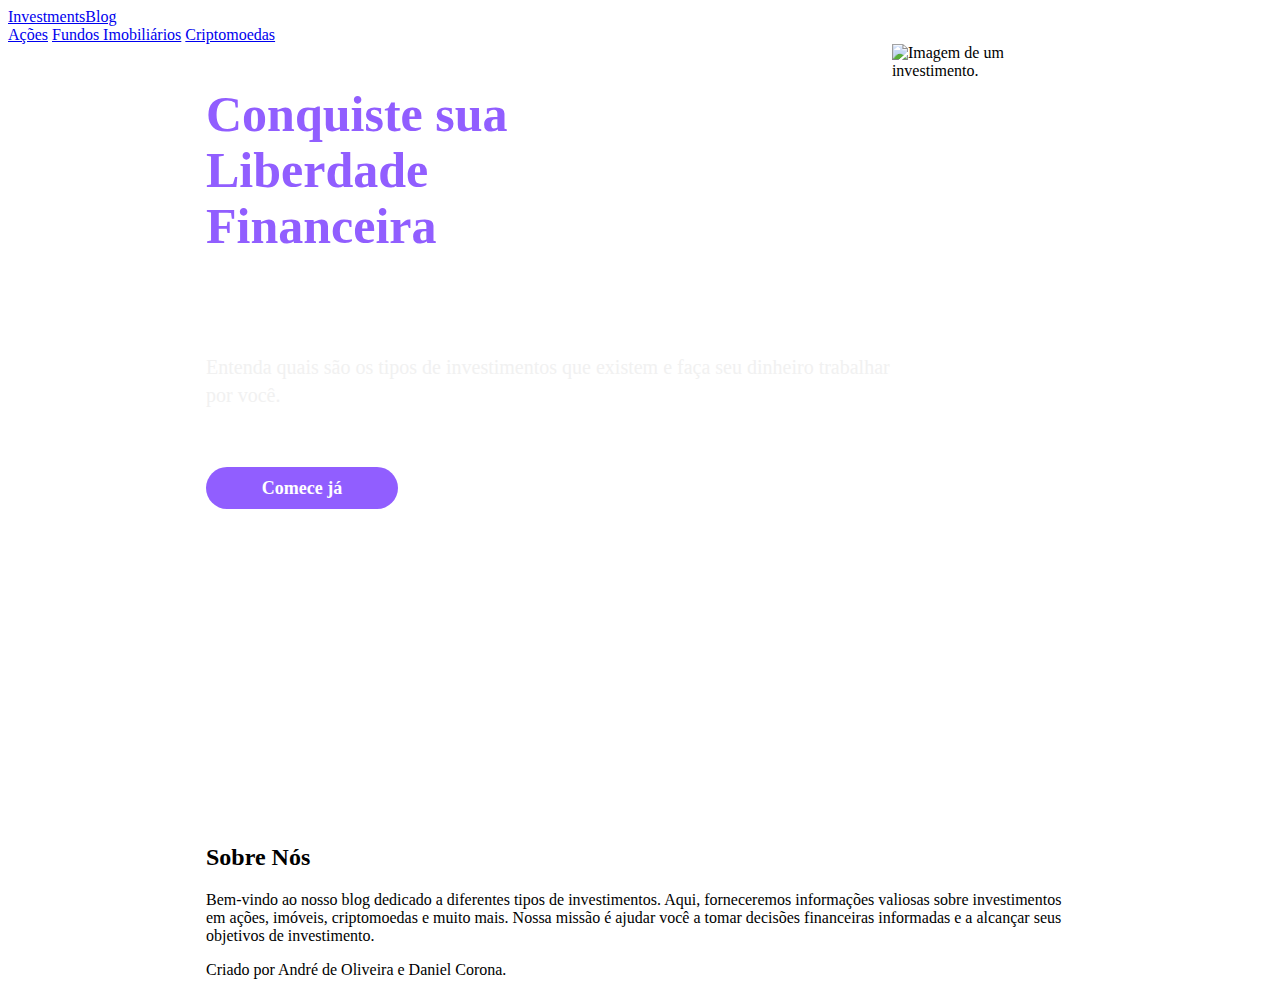
==== index.html @ cb79028e "feat: add styles to home" ====
<!DOCTYPE html>
<html lang="pt-br">
<head>
    <meta charset="UTF-8">
    <title>InvestmentsBlog - Página Inicial</title>
    <link rel="stylesheet" type="text/css" href="styles/index.css">
    <link rel="stylesheet" type="text/css" href="styles/reset.css">
    <link rel="stylesheet" type="text/css" href="styles/header.css">
</head>
<body>
    <header class="header">
        <a href="index.html" class="logo">InvestmentsBlog</a>
        <div class="links">
            <a href="pages/acoes.html">Ações</a>
            <a href="pages/fiis.html">Fundos Imobiliários</a>
            <a href="pages/cripto.html">Criptomoedas</a>
        </div>
    </header>

    <main class="hero-section">
        <div class="hero-section-info">
            <h2 class="hero-title">Conquiste sua Liberdade Financeira</h2>
            <p class="hero-text">Entenda quais são os tipos de investimentos que existem e faça seu dinheiro trabalhar por você.</p>
            <a class="hero-button" href="pages/acoes.html">Comece já</a>
        </div>
        <div>
            <img src="assets/hero-image.svg" alt="Imagem de um investimento.">
        </div>
    </main>

    <section class="about">
        <div>
            <h2>Sobre Nós</h2>
            <p>
                Bem-vindo ao nosso blog dedicado a diferentes tipos de investimentos. Aqui, forneceremos informações valiosas sobre investimentos em ações, imóveis, criptomoedas e muito mais. Nossa missão é ajudar você a tomar decisões financeiras informadas e a alcançar seus objetivos de investimento.
            </p>
        </div>
    </section>

    <footer class="footer">
        <p>Criado por André de Oliveira e Daniel Corona.</p>
    </footer>

</body>
</html>
---- styles/index.css ----
.hero-section {
  display: flex;
  justify-content: space-between;
  height: calc(100vh - 120px);
  padding-right: 198px;
  padding-left: 198px;
}

.hero-section-info {
  display: flex;
  flex-direction: column;
  gap: 38px;
}

.hero-section div img {
  width: 500px;
  height: 400px;
}

.hero-title {
  font-size: 50px;
  color: #915eff;
  line-height: 56px;
  width: 340px;
}

.hero-text {
  font-size: 20px;
  line-height: 28px;
  color: #f1f1f1;
}

.hero-button {
  width: 192px;
  height: 42px;
  border-radius: 22px;
  background-color: #915eff;
  color: white;
  font-size: 18px;
  font-weight: 600;
  cursor: pointer;
  text-decoration: none;
  display: flex;
  align-items: center;
  justify-content: center;
}

.about {
  padding-right: 198px;
  padding-left: 198px;
}

.footer {
  padding-right: 198px;
  padding-left: 198px;
}
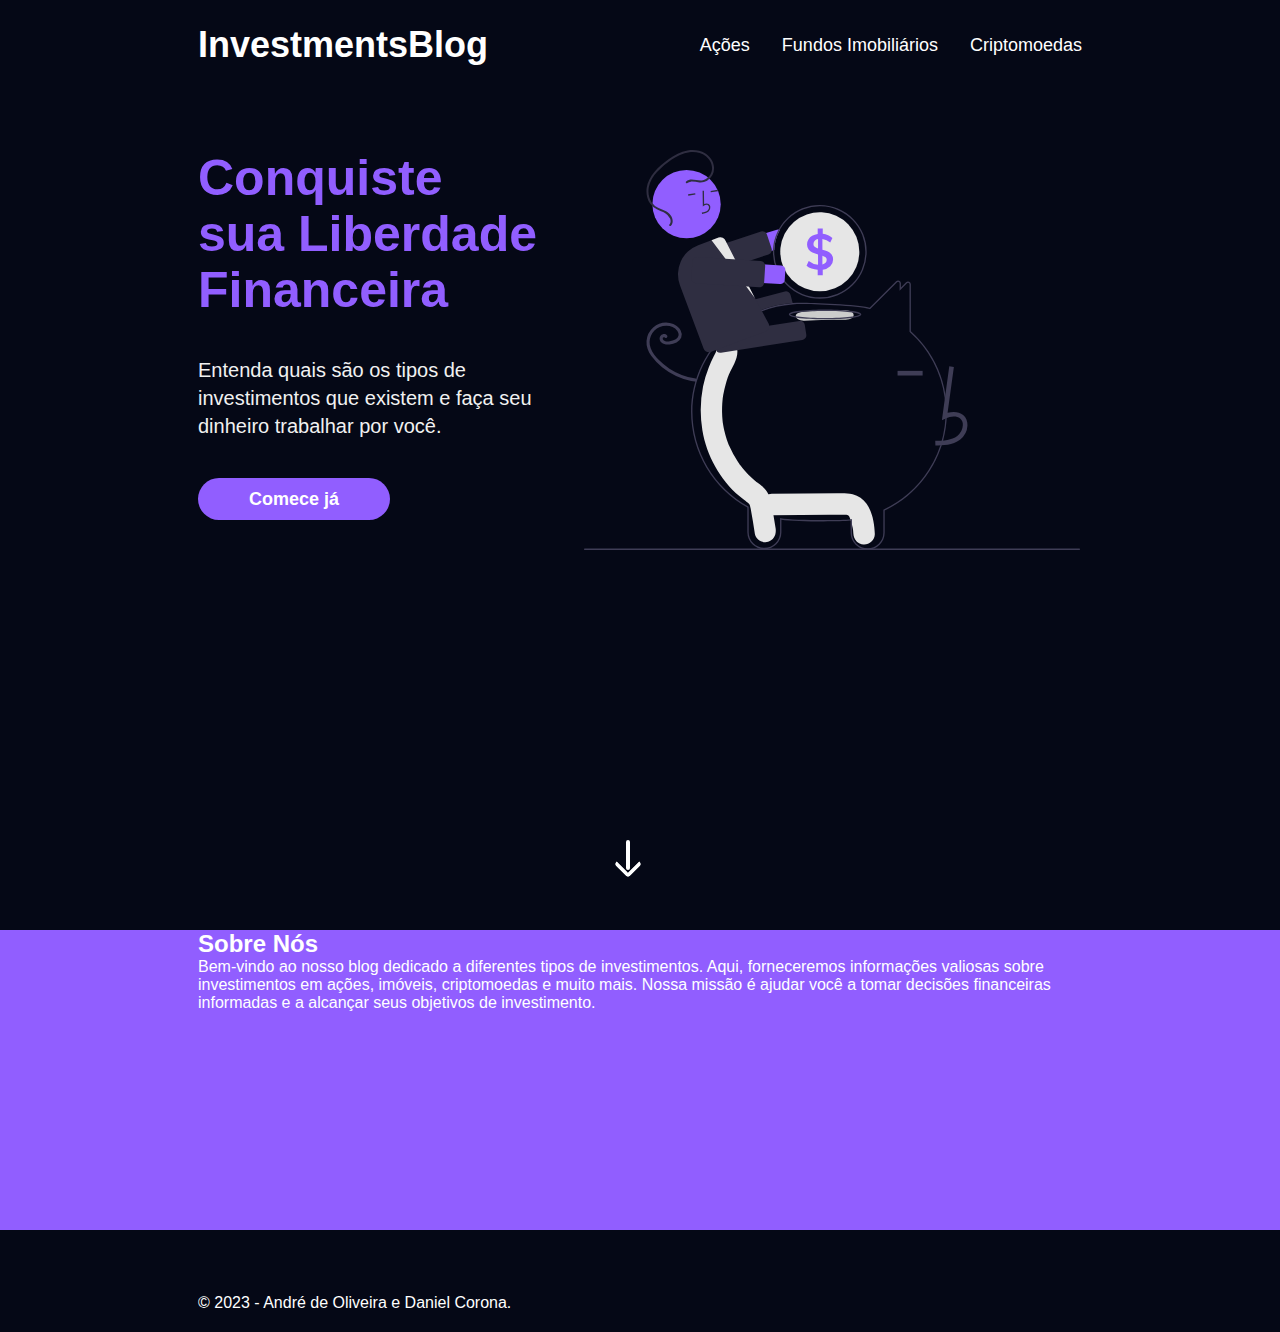
==== commit 40388fa5: "feat: add animated arrow scroll down" ====
--- a/index.html
+++ b/index.html
@@ -16,7 +16,7 @@
             <a href="pages/cripto.html">Criptomoedas</a>
         </div>
     </header>
-
+    
     <main class="hero-section">
         <div class="hero-section-info">
             <h2 class="hero-title">Conquiste sua Liberdade Financeira</h2>
@@ -28,6 +28,8 @@
         </div>
     </main>
 
+    <div class="down-arrow"></div>
+
     <section class="about">
         <div>
             <h2>Sobre Nós</h2>
@@ -38,7 +40,7 @@
     </section>
 
     <footer class="footer">
-        <p>Criado por André de Oliveira e Daniel Corona.</p>
+        <p>© 2023 - André de Oliveira e Daniel Corona.</p>
     </footer>
 
 </body>
--- a/styles/index.css
+++ b/styles/index.css
@@ -46,6 +46,9 @@
 }
 
 .about {
+  background-color: #915eff;
+  height: 300px;
+  margin-bottom: 64px;
   padding-right: 198px;
   padding-left: 198px;
 }
@@ -53,4 +56,41 @@
 .footer {
   padding-right: 198px;
   padding-left: 198px;
+  padding-bottom: 20px;
+}
+
+.down-arrow {
+  position: absolute;
+  top: calc(100vh - 60px);
+  left: calc(50% - 14px);
+  width: 0;
+  height: 30px;
+  border: 2px solid;
+  border-radius: 2px;
+  animation: jumpInfinite 1.5s infinite;
+}
+
+.down-arrow:after {
+  content: " ";
+  position: absolute;
+  top: 12px;
+  left: -10px;
+  width: 16px;
+  height: 16px;
+  border-bottom: 4px solid;
+  border-right: 4px solid;
+  border-radius: 4px;
+  transform: rotateZ(45deg);
+}
+
+@keyframes jumpInfinite {
+  0% {
+    margin-top: 0;
+  }
+  50% {
+    margin-top: 20px;
+  }
+  100% {
+    margin-top: 0;
+  }
 }--- a/styles/header.css
+++ b/styles/header.css
@@ -0,0 +1,32 @@
+.header {
+  display: flex;
+  justify-content: space-between;
+  padding: 24px 198px 20px 198px;
+  margin-bottom: 64px;
+}
+
+.header .logo {
+  font-size: 36px;
+  text-decoration: none;
+  font-weight: 600;
+  color: white;
+}
+
+.header .links {
+  display: flex;
+  gap: 32px;
+}
+
+.header .links a {
+  display: flex;
+  align-items: center;
+  justify-content: space-between;
+  text-decoration: none;
+  font-size: 18px;
+  color: white;
+}
+
+.header .links a:hover {
+  color: #915eff;
+  transition: all 0.3s ease;
+}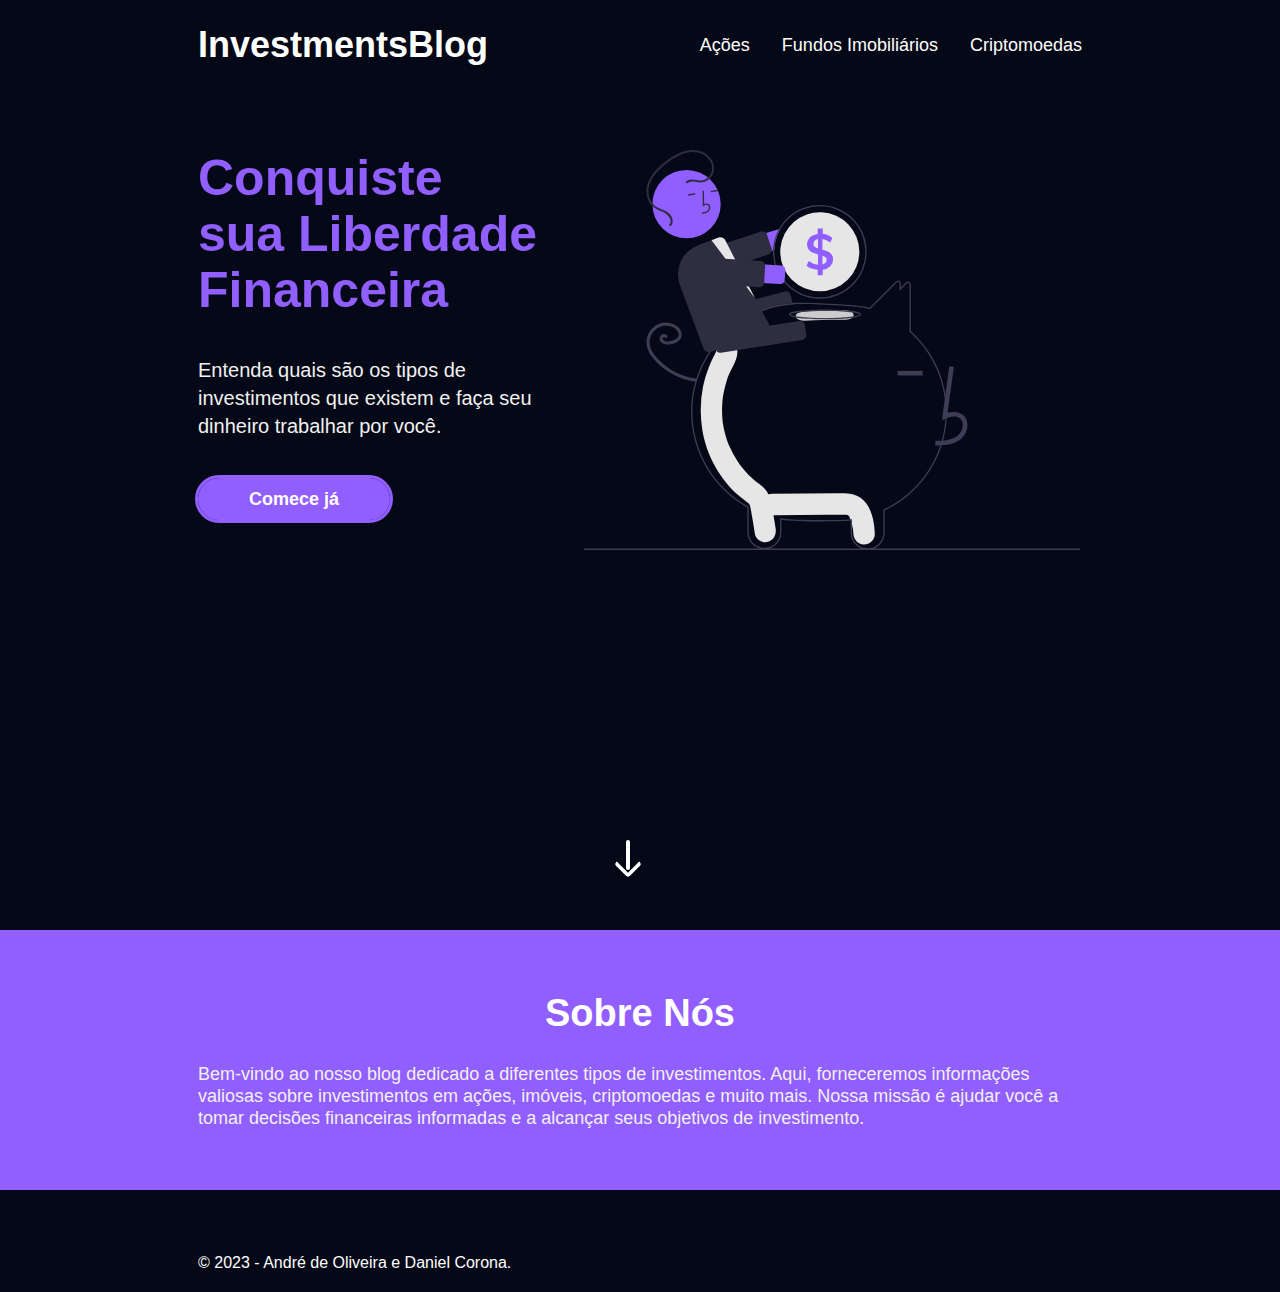
==== commit 23700cbf: "feat: add footer component" ====
--- a/index.html
+++ b/index.html
@@ -6,6 +6,7 @@
     <link rel="stylesheet" type="text/css" href="styles/index.css">
     <link rel="stylesheet" type="text/css" href="styles/reset.css">
     <link rel="stylesheet" type="text/css" href="styles/header.css">
+    <link rel="stylesheet" type="text/css" href="styles/footer.css">
 </head>
 <body>
     <header class="header">
--- a/styles/index.css
+++ b/styles/index.css
@@ -35,6 +35,7 @@
   height: 42px;
   border-radius: 22px;
   background-color: #915eff;
+  outline: #915eff solid 3px;
   color: white;
   font-size: 18px;
   font-weight: 600;
@@ -45,18 +46,37 @@
   justify-content: center;
 }
 
+.hero-button:hover {
+  background-color: #050816;
+  transition: all 0.3s ease;
+}
+
 .about {
   background-color: #915eff;
-  height: 300px;
-  margin-bottom: 64px;
+  height: 260px;
   padding-right: 198px;
   padding-left: 198px;
+  display: flex;
+  flex-direction: column;
+  justify-content: center;
 }
 
-.footer {
-  padding-right: 198px;
-  padding-left: 198px;
-  padding-bottom: 20px;
+.about div {
+  display: flex;
+  flex-direction: column;
+  align-items: center;
+  gap: 28px;
+}
+
+.about div h2 {
+  font-size: 38px;
+  font-weight: 700;
+}
+
+.about div p {
+  color: #f1f1f1;
+  line-height: 22px;
+  font-size: 18px;
 }
 
 .down-arrow {
--- a/styles/footer.css
+++ b/styles/footer.css
@@ -0,0 +1,6 @@
+.footer {
+  margin-top: 64px;
+  padding-right: 198px;
+  padding-left: 198px;
+  padding-bottom: 20px;
+}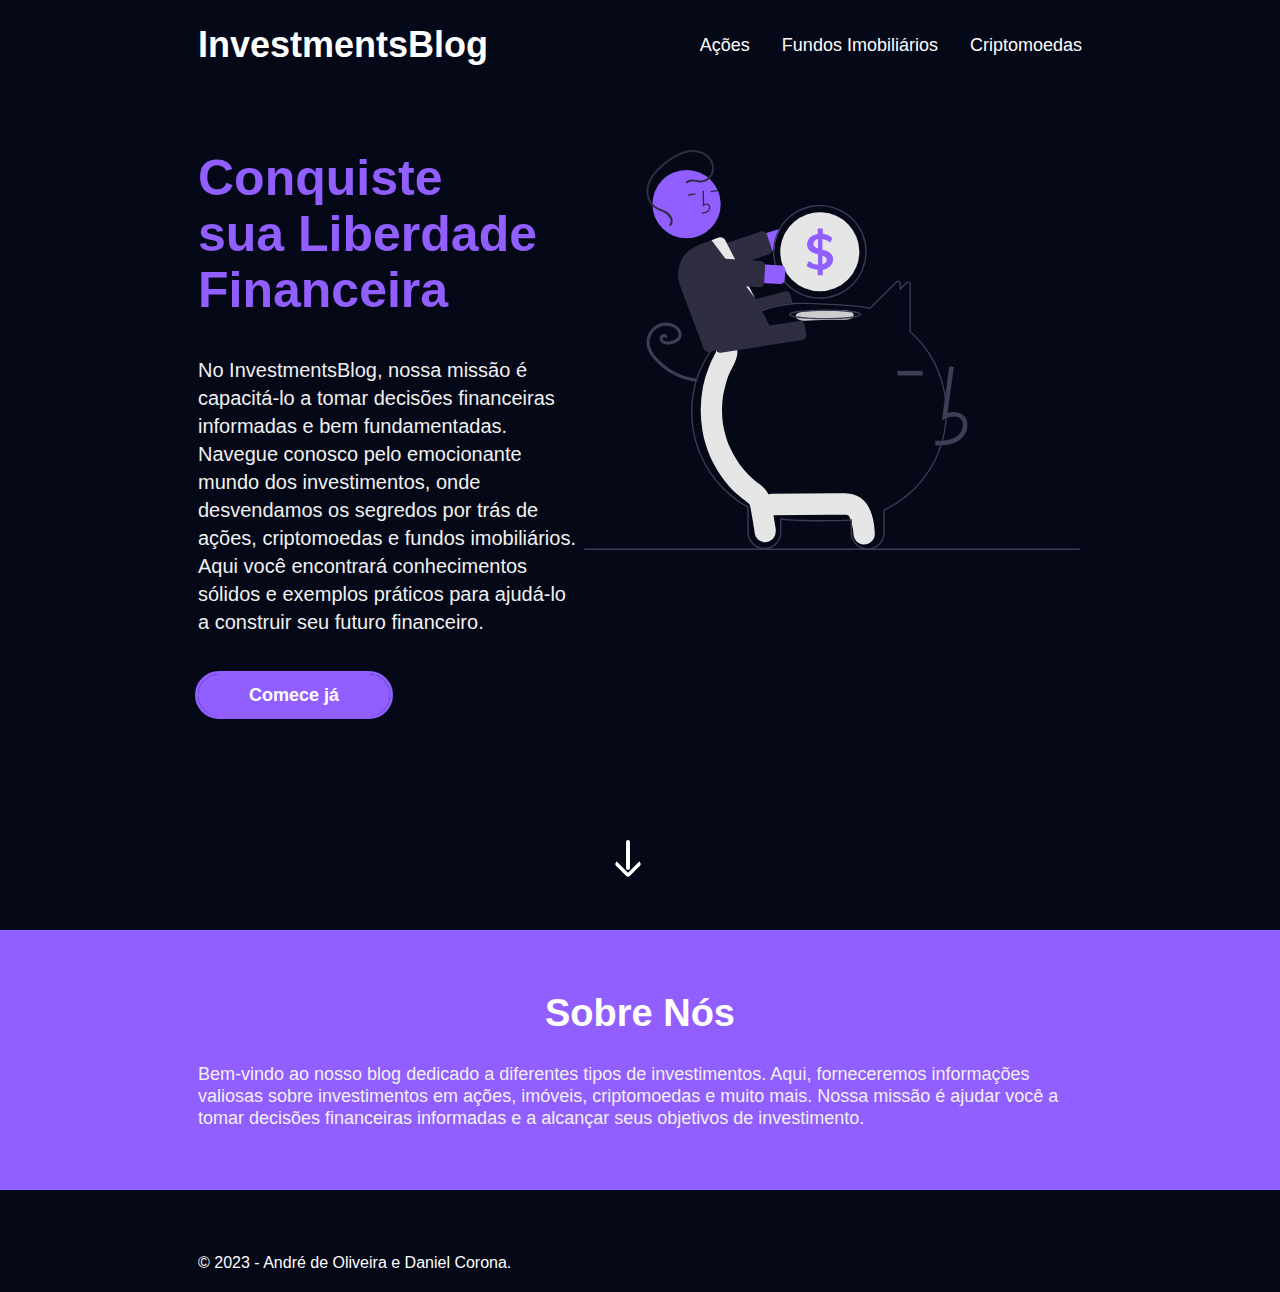
==== commit 6560ebc4: "atualizacoes" ====
--- a/index.html
+++ b/index.html
@@ -2,6 +2,7 @@
 <html lang="pt-br">
 <head>
     <meta charset="UTF-8">
+    <meta name="viewport" content="width=device-width, initial-scale=1.0">
     <title>InvestmentsBlog - Página Inicial</title>
     <link rel="stylesheet" type="text/css" href="styles/index.css">
     <link rel="stylesheet" type="text/css" href="styles/reset.css">
@@ -21,7 +22,7 @@
     <main class="hero-section">
         <div class="hero-section-info">
             <h2 class="hero-title">Conquiste sua Liberdade Financeira</h2>
-            <p class="hero-text">Entenda quais são os tipos de investimentos que existem e faça seu dinheiro trabalhar por você.</p>
+            <p class="hero-text">No InvestmentsBlog, nossa missão é capacitá-lo a tomar decisões financeiras informadas e bem fundamentadas. Navegue conosco pelo emocionante mundo dos investimentos, onde desvendamos os segredos por trás de ações, criptomoedas e fundos imobiliários. Aqui você encontrará conhecimentos sólidos e exemplos práticos para ajudá-lo a construir seu futuro financeiro.</p>
             <a class="hero-button" href="pages/acoes.html">Comece já</a>
         </div>
         <div>
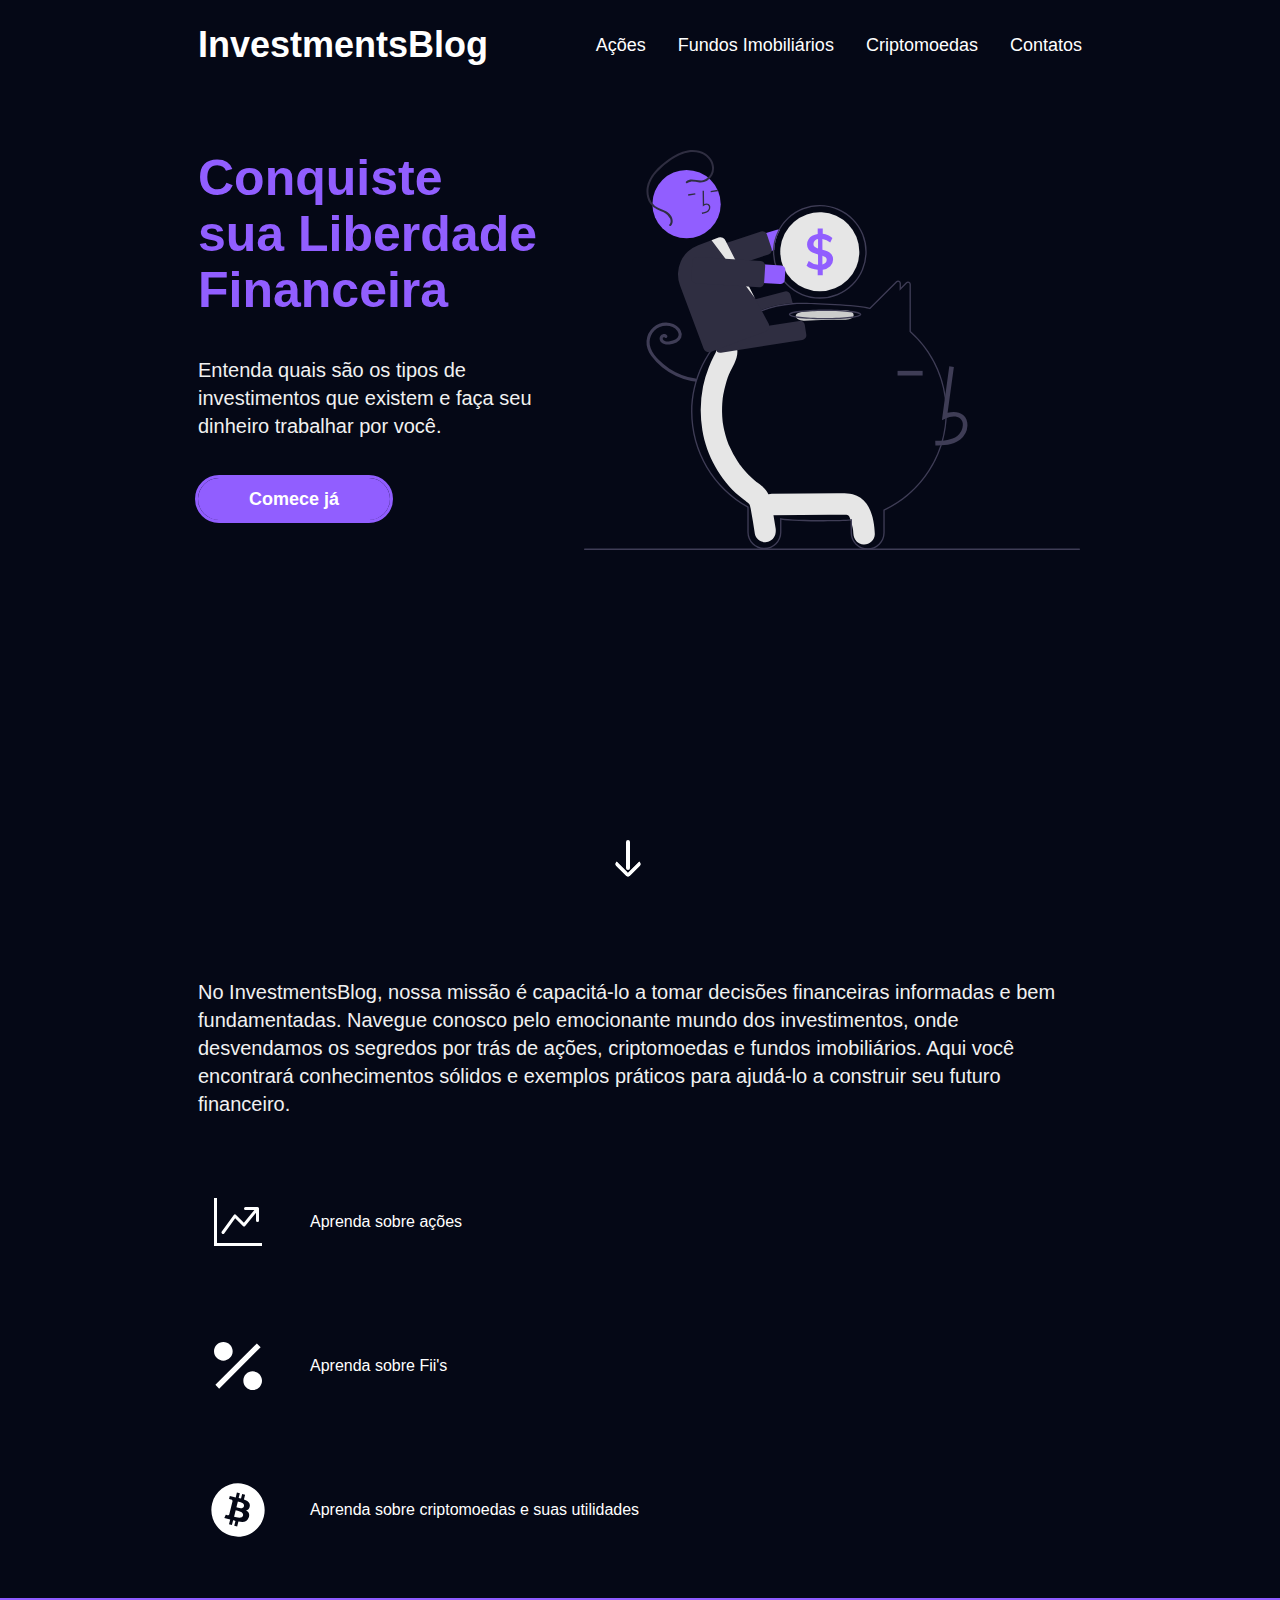
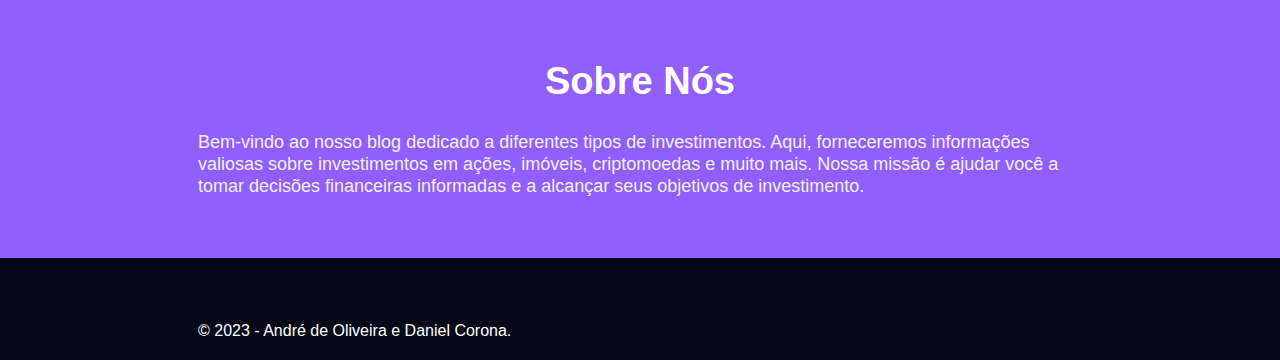
==== commit cf5feb4f: "feat: add informations section" ====
--- a/index.html
+++ b/index.html
@@ -12,18 +12,19 @@
 <body>
     <header class="header">
         <a href="index.html" class="logo">InvestmentsBlog</a>
-        <div class="links">
+        <nav class="links">
             <a href="pages/acoes.html">Ações</a>
             <a href="pages/fiis.html">Fundos Imobiliários</a>
             <a href="pages/cripto.html">Criptomoedas</a>
-        </div>
+            <a href="pages/contacts.html">Contatos</a>
+        </nav>
     </header>
     
     <main class="hero-section">
         <div class="hero-section-info">
             <h2 class="hero-title">Conquiste sua Liberdade Financeira</h2>
-            <p class="hero-text">No InvestmentsBlog, nossa missão é capacitá-lo a tomar decisões financeiras informadas e bem fundamentadas. Navegue conosco pelo emocionante mundo dos investimentos, onde desvendamos os segredos por trás de ações, criptomoedas e fundos imobiliários. Aqui você encontrará conhecimentos sólidos e exemplos práticos para ajudá-lo a construir seu futuro financeiro.</p>
-            <a class="hero-button" href="pages/acoes.html">Comece já</a>
+            <p class="hero-text">Entenda quais são os tipos de investimentos que existem e faça seu dinheiro trabalhar por você.</p>
+            <a class="hero-button" href="#start-now">Comece já</a>
         </div>
         <div>
             <img src="assets/hero-image.svg" alt="Imagem de um investimento.">
@@ -31,6 +32,24 @@
     </main>
 
     <div class="down-arrow"></div>
+
+    <section id="start-now" class="informations">
+        <p class="hero-text">No InvestmentsBlog, nossa missão é capacitá-lo a tomar decisões financeiras informadas e bem fundamentadas. Navegue conosco pelo emocionante mundo dos investimentos, onde desvendamos os segredos por trás de ações, criptomoedas e fundos imobiliários. Aqui você encontrará conhecimentos sólidos e exemplos práticos para ajudá-lo a construir seu futuro financeiro.</p>
+        <a href="pages/acoes.html" class="investimets-section">
+            <svg stroke="currentColor" fill="currentColor" stroke-width="0" viewBox="0 0 16 16" height="3em" width="3em" xmlns="http://www.w3.org/2000/svg"><path fill-rule="evenodd" d="M0 0h1v15h15v1H0V0Zm10 3.5a.5.5 0 0 1 .5-.5h4a.5.5 0 0 1 .5.5v4a.5.5 0 0 1-1 0V4.9l-3.613 4.417a.5.5 0 0 1-.74.037L7.06 6.767l-3.656 5.027a.5.5 0 0 1-.808-.588l4-5.5a.5.5 0 0 1 .758-.06l2.609 2.61L13.445 4H10.5a.5.5 0 0 1-.5-.5Z"></path></svg>
+            <p>Aprenda sobre ações</p>
+        </a>
+
+        <a href="pages/fiis.html" class="investimets-section">
+            <svg stroke="currentColor" fill="currentColor" stroke-width="0" viewBox="0 0 24 24" height="4em" width="4em" xmlns="http://www.w3.org/2000/svg"><path d="M17.5049 21.0029C15.5719 21.0029 14.0049 19.4359 14.0049 17.5029C14.0049 15.5699 15.5719 14.0029 17.5049 14.0029C19.4379 14.0029 21.0049 15.5699 21.0049 17.5029C21.0049 19.4359 19.4379 21.0029 17.5049 21.0029ZM6.50488 10.0029C4.57189 10.0029 3.00488 8.43593 3.00488 6.50293C3.00488 4.56993 4.57189 3.00293 6.50488 3.00293C8.43788 3.00293 10.0049 4.56993 10.0049 6.50293C10.0049 8.43593 8.43788 10.0029 6.50488 10.0029ZM19.076 3.51765L20.4902 4.93186L4.93382 20.4882L3.5196 19.074L19.076 3.51765Z"></path></svg>
+            <p>Aprenda sobre Fii's</p>
+        </a>
+
+        <a href="pages/cripto.html" class="investimets-section">
+            <svg stroke="currentColor" fill="currentColor" stroke-width="0" viewBox="0 0 24 24" height="4em" width="4em" xmlns="http://www.w3.org/2000/svg"><path d="m11.953 8.819-.547 2.19c.619.154 2.529.784 2.838-.456.322-1.291-1.673-1.579-2.291-1.734zm-.822 3.296-.603 2.415c.743.185 3.037.921 3.376-.441.355-1.422-2.029-1.789-2.773-1.974z"></path><path d="M14.421 2.299C9.064.964 3.641 4.224 2.306 9.581.97 14.936 4.23 20.361 9.583 21.697c5.357 1.335 10.783-1.924 12.117-7.281 1.336-5.356-1.924-10.781-7.279-12.117zm1.991 8.275c-.145.974-.686 1.445-1.402 1.611.985.512 1.485 1.298 1.009 2.661-.592 1.691-1.998 1.834-3.87 1.48l-.454 1.82-1.096-.273.447-1.794a44.624 44.624 0 0 1-.875-.228l-.449 1.804-1.095-.275.454-1.823c-.257-.066-.517-.136-.782-.202L6.87 15l.546-1.256s.808.215.797.199c.311.077.448-.125.502-.261l.719-2.875.115.029a.864.864 0 0 0-.114-.037l.512-2.053c.013-.234-.066-.528-.511-.639.018-.011-.797-.198-.797-.198l.291-1.172 1.514.378-.001.005c.227.057.461.111.7.165l.449-1.802 1.097.273-.44 1.766c.294.067.591.135.879.207l.438-1.755 1.097.273-.449 1.802c1.384.479 2.396 1.195 2.198 2.525z"></path></svg>
+            <p>Aprenda sobre criptomoedas e suas utilidades</p>
+        </a>
+    </section>
 
     <section class="about">
         <div>
--- a/styles/index.css
+++ b/styles/index.css
@@ -103,6 +103,45 @@
   transform: rotateZ(45deg);
 }
 
+.informations {
+  padding-top: 48px;
+  margin-bottom: 48px;
+  display: flex;
+  flex-direction: column;
+  gap: 64px;
+  padding-right: 198px;
+  padding-left: 198px;
+}
+
+.investimets-section {
+  cursor: pointer;
+  height: 80px;
+}
+
+.investimets-section:hover {
+  background-color: #915eff13;
+}
+
+.investimets-section:hover > svg{
+  color: #915eff;
+}
+
+.informations svg {
+  max-width: 80px;
+  width: 100%;
+}
+
+.informations a {
+  text-decoration: none;
+  color: #fff;
+}
+
+.informations .investimets-section {
+  display: flex;
+  align-items: center;
+  gap: 32px;
+}
+
 @keyframes jumpInfinite {
   0% {
     margin-top: 0;
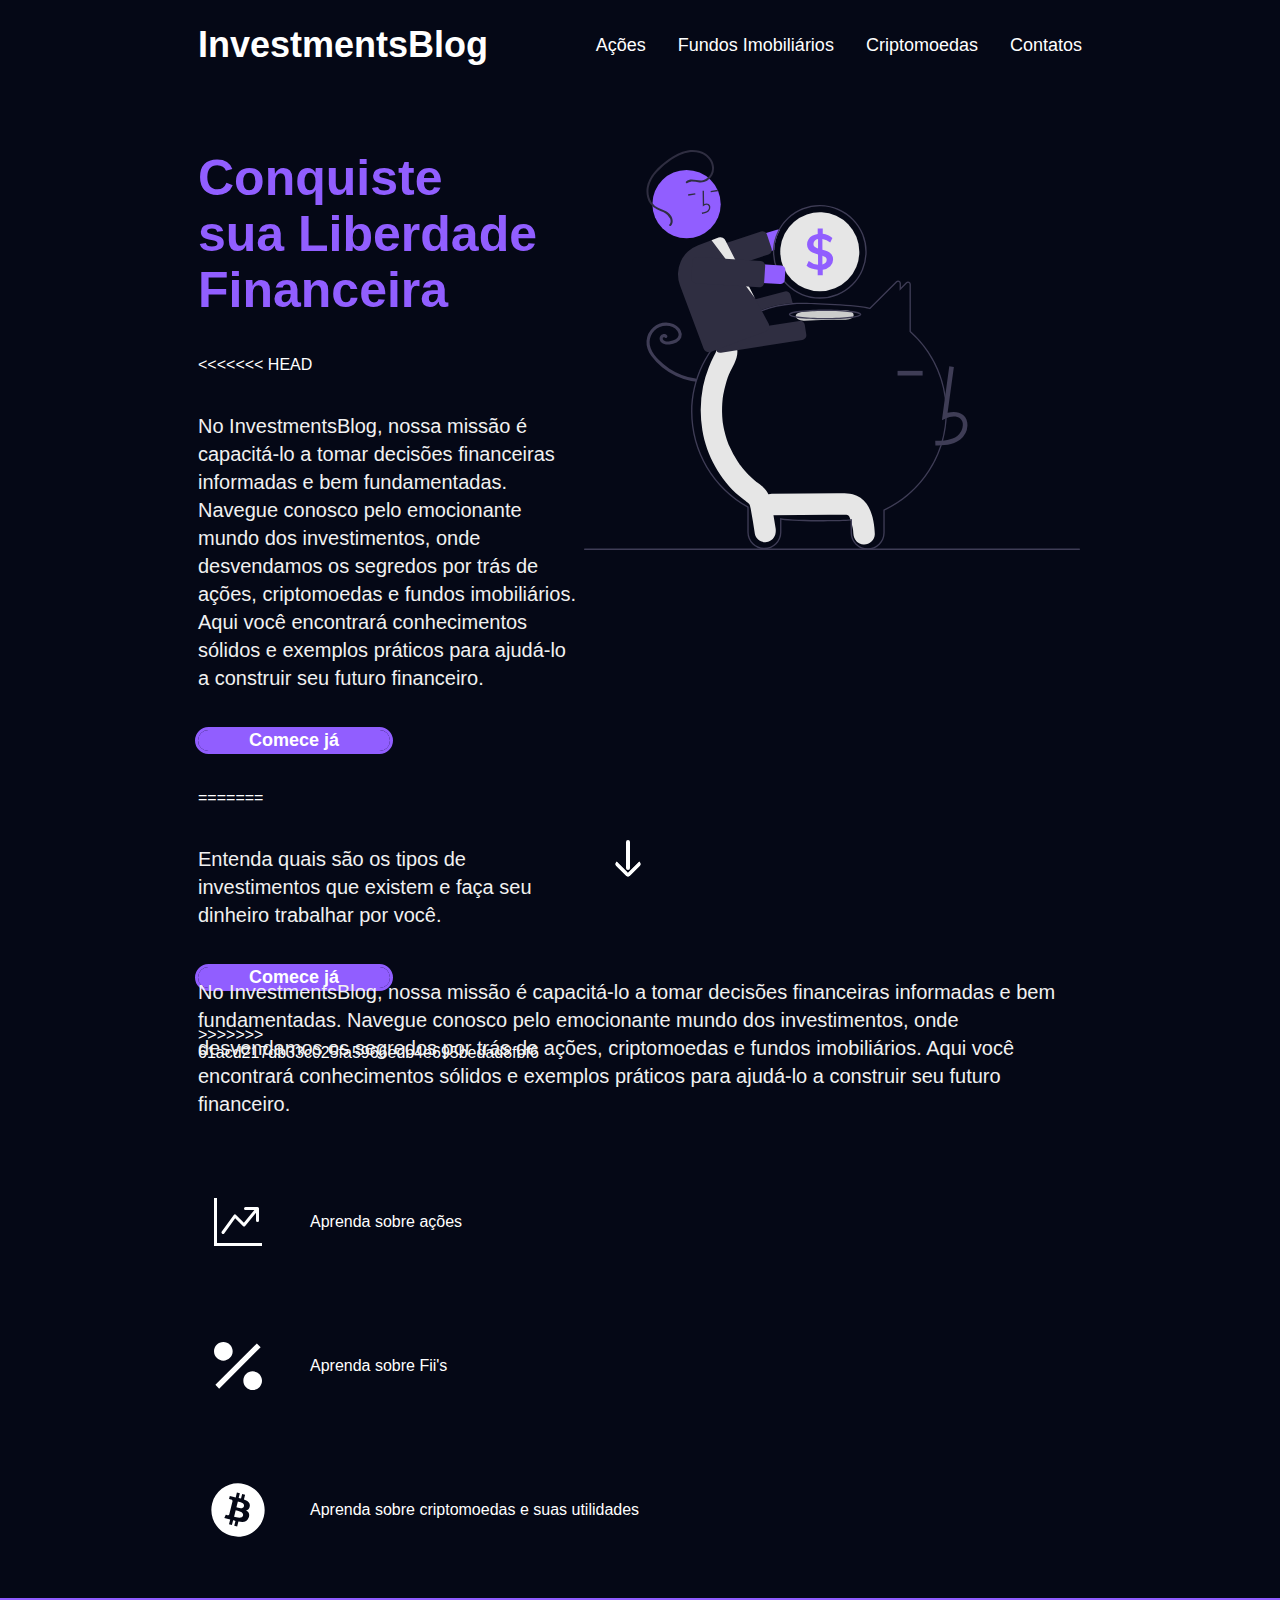
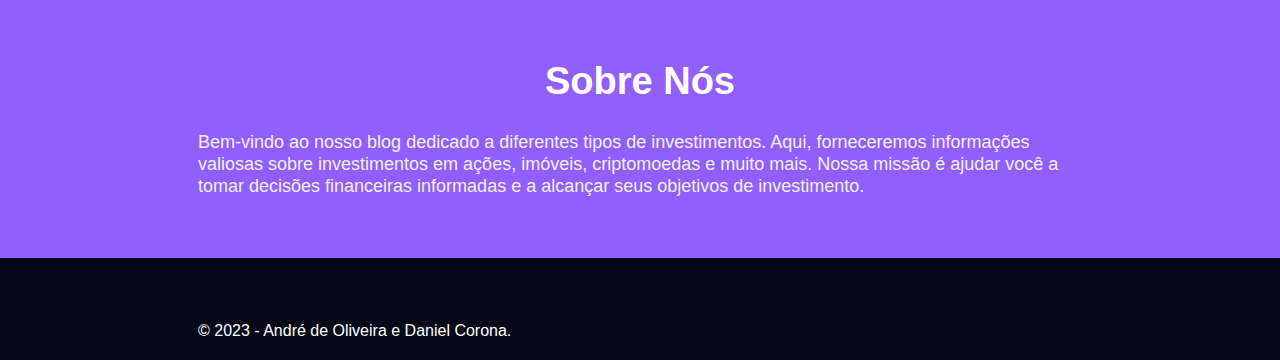
==== commit 53aa24c0: "links de contato funcional" ====
--- a/index.html
+++ b/index.html
@@ -23,8 +23,13 @@
     <main class="hero-section">
         <div class="hero-section-info">
             <h2 class="hero-title">Conquiste sua Liberdade Financeira</h2>
+<<<<<<< HEAD
+            <p class="hero-text">No InvestmentsBlog, nossa missão é capacitá-lo a tomar decisões financeiras informadas e bem fundamentadas. Navegue conosco pelo emocionante mundo dos investimentos, onde desvendamos os segredos por trás de ações, criptomoedas e fundos imobiliários. Aqui você encontrará conhecimentos sólidos e exemplos práticos para ajudá-lo a construir seu futuro financeiro.</p>
+            <a class="hero-button" href="pages/acoes.html">Comece já</a>
+=======
             <p class="hero-text">Entenda quais são os tipos de investimentos que existem e faça seu dinheiro trabalhar por você.</p>
             <a class="hero-button" href="#start-now">Comece já</a>
+>>>>>>> 61acd217db33c025fa5966edb4e695bedad8fbf6
         </div>
         <div>
             <img src="assets/hero-image.svg" alt="Imagem de um investimento.">
--- a/styles/index.css
+++ b/styles/index.css
@@ -120,6 +120,7 @@
 
 .investimets-section:hover {
   background-color: #915eff13;
+  border-radius: 20px;
 }
 
 .investimets-section:hover > svg{
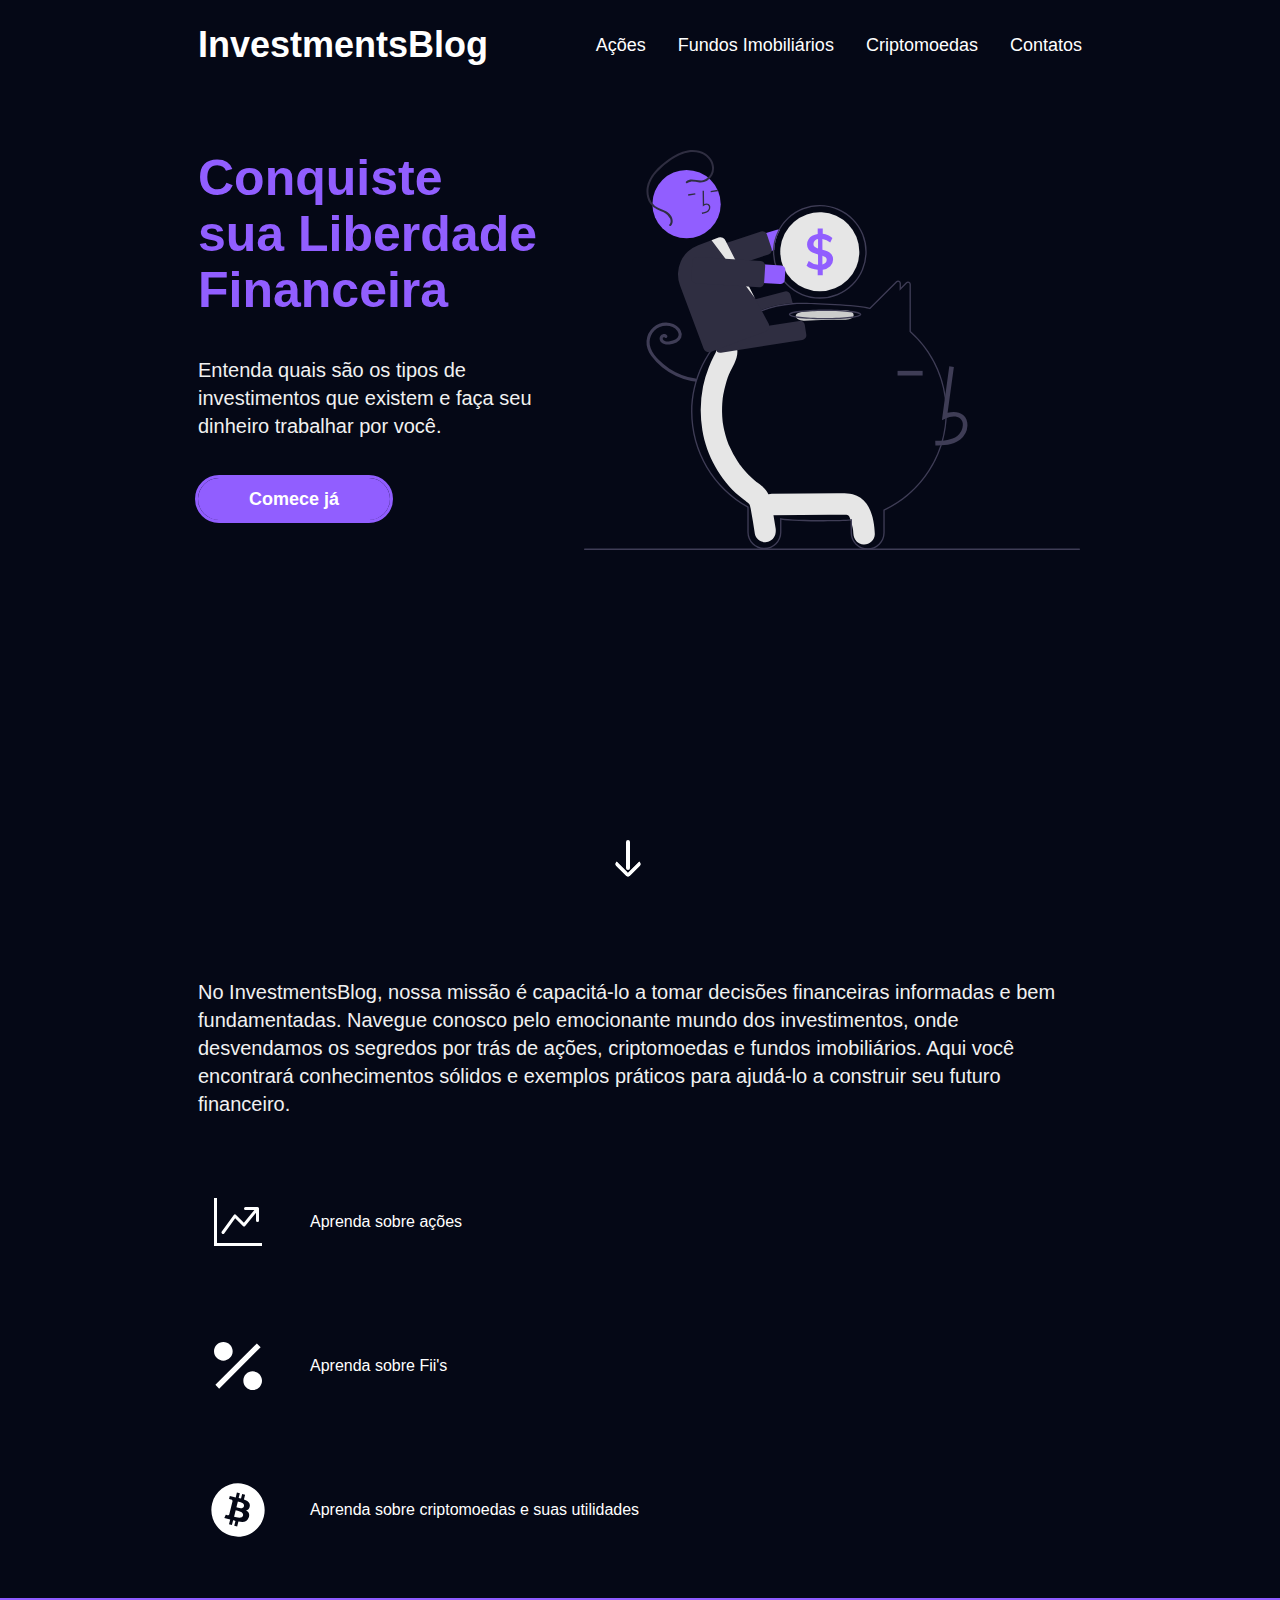
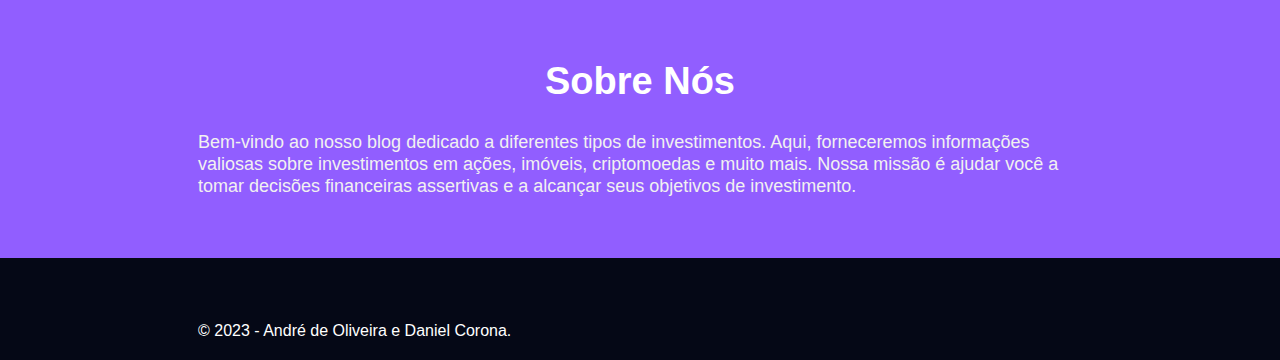
==== commit 327e9ae6: "change word in <p> tag" ====
--- a/index.html
+++ b/index.html
@@ -23,13 +23,8 @@
     <main class="hero-section">
         <div class="hero-section-info">
             <h2 class="hero-title">Conquiste sua Liberdade Financeira</h2>
-<<<<<<< HEAD
-            <p class="hero-text">No InvestmentsBlog, nossa missão é capacitá-lo a tomar decisões financeiras informadas e bem fundamentadas. Navegue conosco pelo emocionante mundo dos investimentos, onde desvendamos os segredos por trás de ações, criptomoedas e fundos imobiliários. Aqui você encontrará conhecimentos sólidos e exemplos práticos para ajudá-lo a construir seu futuro financeiro.</p>
-            <a class="hero-button" href="pages/acoes.html">Comece já</a>
-=======
             <p class="hero-text">Entenda quais são os tipos de investimentos que existem e faça seu dinheiro trabalhar por você.</p>
             <a class="hero-button" href="#start-now">Comece já</a>
->>>>>>> 61acd217db33c025fa5966edb4e695bedad8fbf6
         </div>
         <div>
             <img src="assets/hero-image.svg" alt="Imagem de um investimento.">
@@ -60,7 +55,7 @@
         <div>
             <h2>Sobre Nós</h2>
             <p>
-                Bem-vindo ao nosso blog dedicado a diferentes tipos de investimentos. Aqui, forneceremos informações valiosas sobre investimentos em ações, imóveis, criptomoedas e muito mais. Nossa missão é ajudar você a tomar decisões financeiras informadas e a alcançar seus objetivos de investimento.
+                Bem-vindo ao nosso blog dedicado a diferentes tipos de investimentos. Aqui, forneceremos informações valiosas sobre investimentos em ações, imóveis, criptomoedas e muito mais. Nossa missão é ajudar você a tomar decisões financeiras assertivas e a alcançar seus objetivos de investimento.
             </p>
         </div>
     </section>
